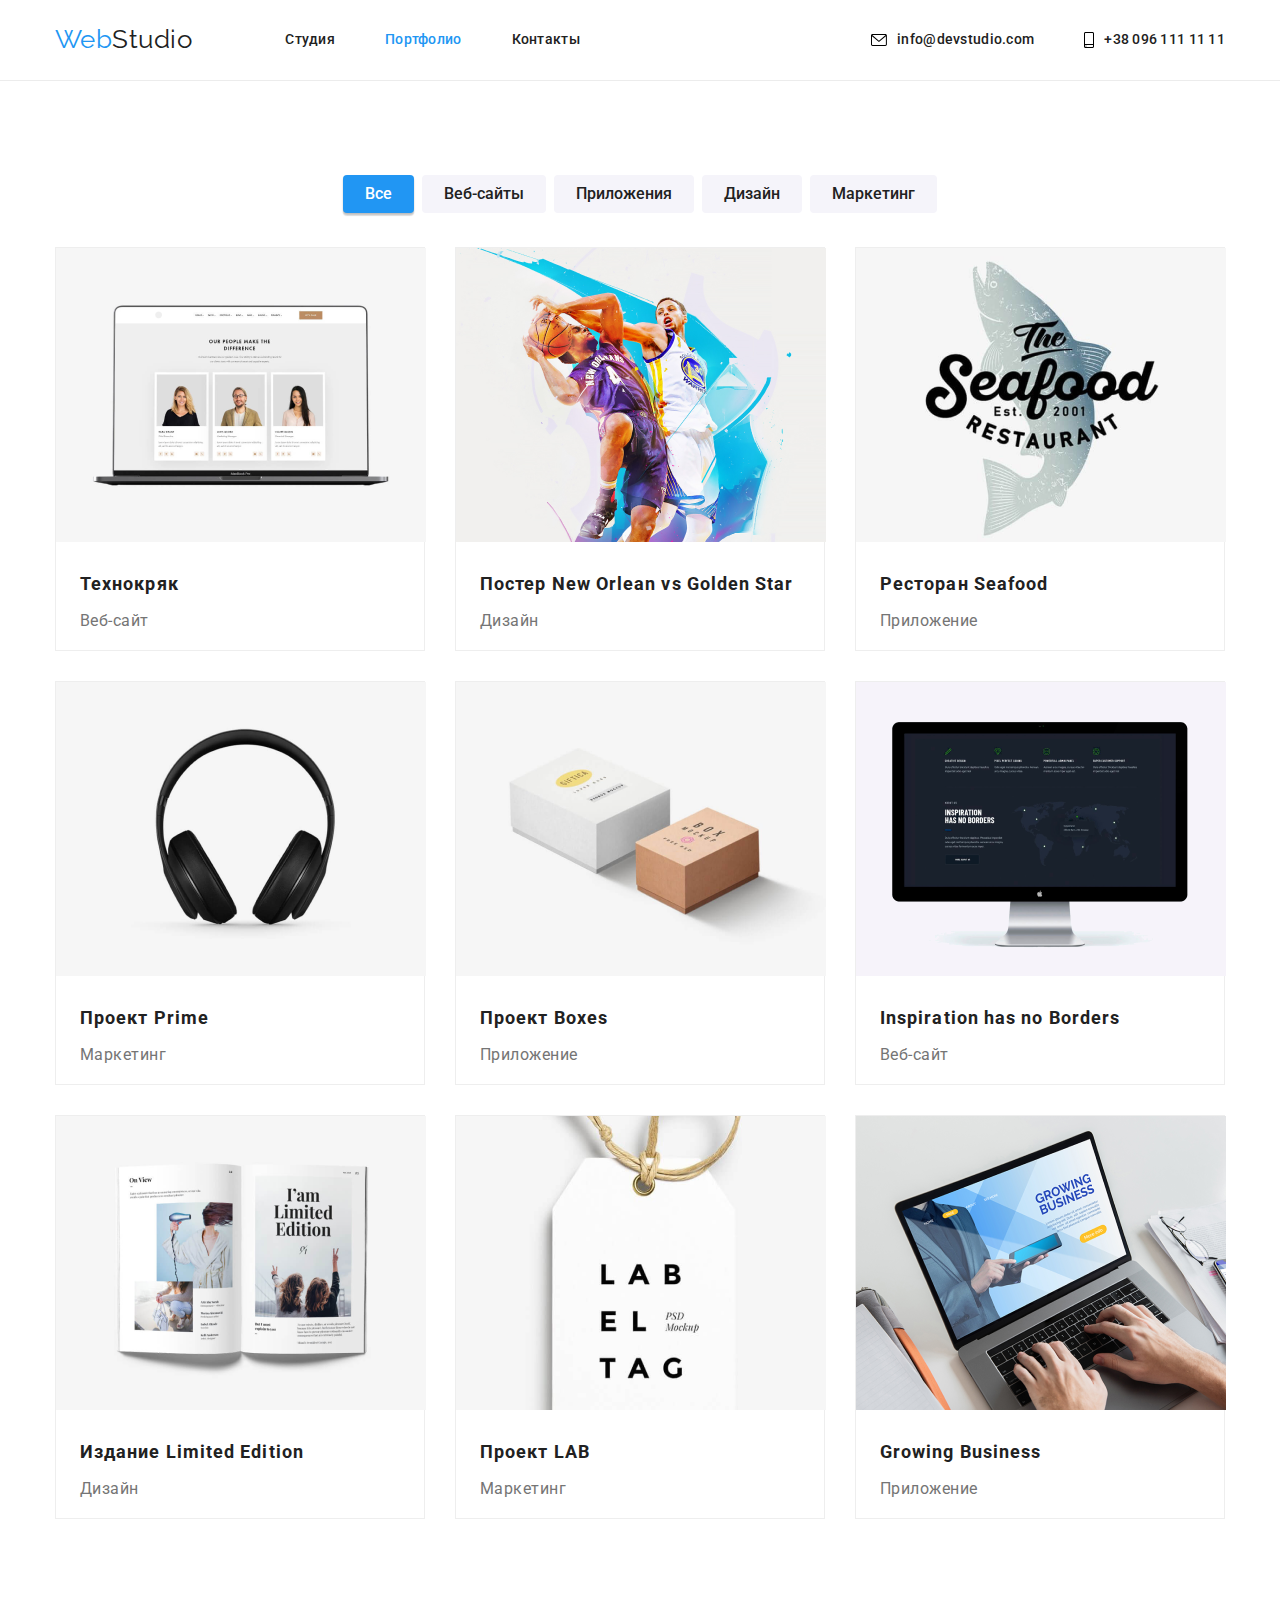
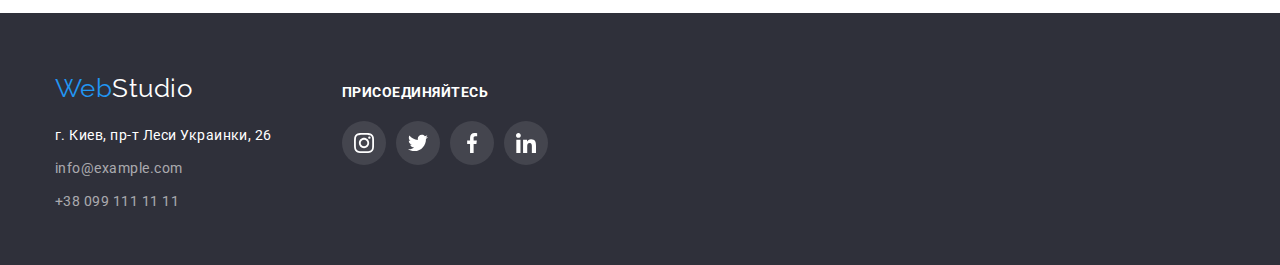
==== portfolio.html @ 759cc1ea "старт" ====
<!DOCTYPE html>
<html lang="en">
<head>
    <meta charset="UTF-8">
    <meta name="viewport" content="width=device-width, initial-scale=1.0">
    <title>Document</title>
    <link 
    href="https://fonts.googleapis.com/css2?family=Raleway:wght@700&family=Roboto:wght@400;500;700&display=swap" 
    rel="stylesheet">
    <link rel="stylesheet" href="https://cdnjs.cloudflare.com/ajax/libs/modern-normalize/1.0.0/modern-normalize.min.css">
    <link rel="stylesheet" href="./css/styles.css">
</head>
<body>
  <header class="page-header">
    <nav class="container nav-flex">
      <a class="header-link" href="./index.html">
        <span class="name-company">Web</span>Studio          
      </a>
      <ul class="site-nav list">
        <li class="item"> <a href="./index.html" class="link">Студия</a> </li>
        <li class="item"> <a href="./portfolio.html" class="current link">Портфолио</a> </li>
        <li class="item"> <a href="" class="link" >Контакты</a> </li>
      </ul>        

      <ul class="site-info list">
        <li class="item "> 
          <svg class="icon" width=16 height=12>
            <use href="./images/icons/symbol-defs.svg#envelope-1"></use> 
          </svg>
          <a class="link " href="mailto:info@devstudio.com" >info@devstudio.com</a> 
        </li>
        <li class="item icon"> 
          <svg class="icon" width=10 height=16>
            <use href="./images/icons/symbol-defs.svg#smartphone"></use> 
          </svg>
          <a href="tel:+380961111111" class="link telephone">+38 096 111 11 11</a> 
        </li>
      </ul>       
    </nav>
  </header>
    
    <!-- портфолио -->
    <main>
        <section class="portfolio container">
            <h1>портфолио</h1>
            <ul class="list button-flex">
                <li class="item">  
                    <button class="button secondary current" >Все</button>
                </li>
                <li class="item"> 
                    <button class="button primary" >Веб-сайты</button> 
                </li>
                <li class="item"> 
                    <button class="button primary" >Приложения</button>
                </li>
                <li class="item"> 
                    <button class="button primary" >Дизайн</button>
                </li>
                <li class="item"> 
                    <button class="button primary" >Маркетинг</button>
                </li>
            </ul>
            <ul class="works list">
                <li class="item">
                    <img src="./images/portfolio/website-tehnokryak.png" width="370" alt="сайт-технокряк">
                    <h2>Технокряк</h2>
                    <p>Веб-сайт</p>    
                </li>
                <li class="item">
                    <img src="./images/portfolio/design-basketball.png" width="370" alt="Постер New Orlean vs Golden Star">
                    <h2>Постер New Orlean vs Golden Star</h2>
                    <p>Дизайн</p>    
                </li>
                <li class="item">
                    <img src="./images/portfolio/app-restaurant.png" width="370" alt="Ресторан Seafood">
                    <h2>Ресторан Seafood</h2>
                    <p>Приложение</p>    
                </li>
                <li class="item">
                    <img src="./images/portfolio/project-prime.png" width="370" alt="Проект Prime">
                    <h2>Проект Prime</h2>
                    <p>Маркетинг</p>    
                </li>
                <li class="item">
                    <img src="./images/portfolio/app-boxes.png" width="370" alt="Проект Boxes">
                    <h2>Проект Boxes</h2>
                    <p>Приложение</p>    
                </li>
                <li class="item">
                    <img src="./images/portfolio/website-inspiration.png" width="370" alt="Inspiration has no Borders">
                    <h2>Inspiration has no Borders</h2>
                    <p>Веб-сайт</p>    
                </li>
                <li class="item">
                    <img src="./images/portfolio/design-magazine.png" width="370" alt="Издание Limited Edition">
                    <h2>Издание Limited Edition</h2>
                    <p>Дизайн</p>    
                </li>
                <li class="item">
                    <img src="./images/portfolio/project-lab.png" width="370" alt="Проект LAB">
                    <h2>Проект LAB</h2>
                    <p>Маркетинг</p>    
                </li>
                <li class="item">
                    <img src="./images/portfolio/app-business.png" width="370" alt="Growing Business">
                    <h2>Growing Business</h2>
                    <p>Приложение</p>    
                </li>
            </ul>            
        </section>    
    </main>

    <footer class="footer">
      <div class="container">
            <div class="contact-info">
              <a class="header-link" href="./index.html">
                <span class="name-company">Web</span>Studio          
              </a>
              <address class="footer-address">
                <span class="item">
                  г. Киев, пр-т Леси Украинки, 26
                </span>
                <a class="item" href="mailto:info@example.com">info@example.com</a>
                <a class="item" href="tel:+380991111111">+38 099 111 11 11</a>
              </address>
            </div>  
            <div class="sn-links">
              <p class="join-us">присоединяйтесь</p>
            <ul class="list sn-icon">
              <li class="item">
                <svg class="logo" width="44" height="44">
                  <use href="./images/icons/symbol-defs.svg#instagram-1" ></use>
                </svg>    
              </li>
              <li class="item">
                <svg class="logo" width="44" height="44">
                  <use href="./images/icons/symbol-defs.svg#twitter-1" ></use>
                </svg>
              </li>
              <li class="item">
                <svg class="logo" width="44" height="44">
                  <use href="./images/icons/symbol-defs.svg#facebook-1" ></use>
                </svg>
              </li>
              <li class="item">
                <svg class="logo" width="44" height="44">
                  <use href="./images/icons/symbol-defs.svg#linkedin-1"></use>
                </svg>
              </li>
            </ul>
            </div>          
      </div>
</footer>
</body>
</html>
---- css/styles.css ----
:root {
    --primary-text-color: #212121;
    --activ-text-color: #2196F3;
    --secondary-text-colr: #757575;
    --secondary-bg-color: #F5F4FA;
    --primary-bg-color:  #fff;
    --third-bg-color: #2F303A;
    --border-color: #AFB1B8;
}

body {
    background-color: #fff;
    color: var(--primary-text-color);
    font-family: Roboto, sans-serif;
    letter-spacing: 0.03em;
}

/* header */

.page-header {
    border-bottom: 1px solid #ECECEC;
}

.header-link {
    color: var(--primary-text-color);
    font-family: Raleway, sans-serif;
    font-size: 26px;
    line-height: 1.2;
    text-decoration: none;
}

.name-company {
    color: var(--activ-text-color);
}

.list {
list-style: none;
padding: 0;
margin: 0;
}

.site-info a {
    color: var(--primary-text-color); 
    font-weight: 500;
    font-size: 14px;
    line-height: 1.14;
    letter-spacing: 0.02em;  
    text-decoration: none; 
}

.site-info{
    display: flex;
    margin-left: auto;
}

.site-info .link{
    padding-top: 32px;
    padding-bottom: 32px;
    display: flex;
    align-items: center;
    justify-content: center;
    margin-left: 10px;
}

.site-info .item {
  display: flex;
  align-items: center;
}

/* .site-info .item:hover {
  fill: var(--activ-text-color);
} */


.site-info .item + .item{
    margin-left: 50px;
}

.nav-flex{
    display: flex;
    align-items: center;
}

.site-nav {
    display: flex;
    margin-left: 93px;
}

.site-nav .link{
    display: block;
    padding-top: 32px;
    padding-bottom: 32px;
}

.site-nav .item:not(:last-child) {
    margin-right: 50px;
}

.site-nav a {
    color: var(--primary-text-color);
    font-weight: 500;
    font-size: 14px;
    line-height: 1.14;
    letter-spacing: 0.02em;
    text-decoration: none;
}

.site-nav a.current {
    color: var(--activ-text-color);
}

.site-info  .item:hover svg,
.site-info  .item:focus svg {
    fill: var(--activ-text-color);
}

.site-info  .item:hover a,
.site-info  .item:focus a {
    color: var(--activ-text-color);
}


.site-nav a:hover, 
.site-nav a:focus {
    color: var(--activ-text-color);
}


.container {
    margin-left: auto;
    margin-right: auto;
    width: 1200px;
    padding: 0px 15px;
}

/* hero */

.hero {
    text-align: center;
    padding-bottom: 200px;
    padding-top: 200px;
    margin-bottom: 94px;
    height: 600px;
    background-color: var(--third-bg-color);
    background-image: linear-gradient( 
        to right,
     rgba(47, 48, 58, 0.4), 
     rgba(47, 48, 58, 0.4)
     ), 
     url(../images/hero-bcg.jpg);
    background-repeat: no-repeat;
    max-width: 1600px;
    margin-right: auto;
    margin-left: auto;
}


.hero-title {
    margin-top: 0;
    margin-bottom: 30px;
    font-weight: 900;
    font-size: 44px;
    line-height: 1.36;
    letter-spacing: 0.06em;
    text-transform: uppercase;
    color: #ffffff

}

.hero button {
    font-weight: 700;
    font-size: 16px;
    line-height: 1.87;
    text-align: center;
    letter-spacing: 0.06em;
    padding: 10px 32px;
}

/* advantages */

.advantages {
    margin-bottom: 94px;
}


.advantages.list {
    display: flex;
}

.advantages.list .item {
    width: calc((100%-90px)/4);
    margin-right: 30px;
}

.advantages.list .item::before {
    content: "";
    display: block;
    height: 120px;
    margin-bottom: 30px;
    background-repeat: no-repeat;
    background-color: var(--secondary-bg-color);
    background-position: center;
}

.advantages.list .antena::before {
    background-image: url(../images/icons/antenna-1.png);
}

.advantages.list .clock::before {
    background-image: url(../images/icons/clock-1.png);
}

.advantages.list .diagram::before {
    background-image: url(../images/icons/diagram-1.png);
}

.advantages.list .astronaut::before {
    background-image: url(../images/icons/astronaut-1.png);
}

.advantages.list .item:nth-child(4n) {
    margin-right: 0;
}

.advantages .section-title {
    display: none;
}

.advantages p {
    color: var(--secondary-text-colr);

font-weight: 400;
font-size: 14px;
line-height: 1.71;
margin-top: 0;
margin-bottom: 0;
}

.advantages h3 {
    font-weight: 700;
    font-size: 14px;
    line-height: 1.14;
    text-transform: uppercase;
    margin-top: 0;
    margin-bottom: 10px;
}

.section-title {
    margin-top: 0;
    margin-bottom: 50px;
    font-weight: 700;
    font-size: 36px;
    line-height: 1.16;
    text-align: center;
}


/* examples */

.examples {
    margin-bottom: 94px;
}

.examples.list {
    display: flex;
    height: 294px;
}


.examples.list li:not(:last-child) {
    margin-right: 30px;
}

.thumb {
  position: relative;
}

.thumb h3 {
  position: absolute;
  display: block;
  bottom: 0;
  left: 0;
  width: 100%;
  height: 70px;

  margin: 0;
  padding-top: 27px;
  font-weight: 700;
  font-size: 14px;
  line-height: 1.14;
  text-align: center;
  text-transform: uppercase;
  align-items: center;
color: #FFFFFF;
  /* padding-left: 82px;
  padding-top: 27px;
  padding-bottom: 27px; */

  background: rgba(47, 48, 58, 0.8);
}


/* team */

.team {
    background-color: var(--secondary-bg-color);

}

.team > div {
    padding-bottom: 94px;
    padding-top: 94px;
}

.team p {
    color: var(--secondary-text-colr);
    font-weight: 400;
    font-size: 16px;
    line-height: 1.18;
    text-align: center;
    margin: 0;
}

.team h3 {
    font-weight: 500;
    font-size: 16px;
    line-height: 1.18;
    text-align: center;
    margin-top: 0;
    margin-bottom: 10px;
}

                                                          
.team figure {
    margin: 0;
    background-color: #fff;
    padding-bottom: 30px;
    box-shadow: 
    0px 1px 3px rgba(0, 0, 0, 0.12), 
    0px 1px 1px rgba(0, 0, 0, 0.14), 
    0px 2px 1px rgba(0, 0, 0, 0.2);
    border-radius: 0px 0px 4px 4px;
    height: 428px;
}

.team .foto {
    margin-bottom: 30px;
}

.team.list {
    display: flex;
}

.team.list > li {
    width: calc((100%-90)/4);
}

.team.list > li:not(:last-child) {
    margin-right: 30px;
}

.sn-icon {
  display: flex;
  margin-left: auto;
  margin-right: auto;
  width: 206px;
  height: 44px;
  margin-top: 16px;
}

.sn-icon .item:hover, 
.sn-icon .item:focus {
  border-radius: 50%;
  background-color: var(--activ-text-color);

}

.sn-icon .item:not(:last-child) {
  margin-right: 10px;
}

.sn-icon .logo {
  padding: 12px;
  fill: #AFB1B8;
}

.sn-icon .logo:hover,
.sn-icon .logo:focus {
  fill: #ffffff;
}


/* clients */

.clients {
  margin-bottom: 94px;
  margin-top: 89px;
}

.clients .list {
    display: flex;
}

.clients .item {
  border: 1px solid var(--border-color);
  border-radius: 4px;
  fill: var(--border-color);
  width: 170px;
  height: 90px;
}

.clients .item:hover,
.clients .item:focus {
  border-color: var(--activ-text-color);
  fill: var(--activ-text-color);
}

.clients .item .logo-1 {
  padding-top: 20px;
  padding-bottom: 21.77px;
}

.clients .item .logo-2 {
  padding-top: 19px;
  padding-bottom: 19px;
}

.clients .item .logo-3 {
  padding-top: 24px;
  padding-bottom: 23.4px;
}

.clients .item .logo-4 {
  padding-top: 24px;
  padding-bottom: 23.98px;
}

.clients .item .logo-5 {
  padding-top: 22px;
  padding-bottom: 21px;
}

.clients .item .logo-6 {
  padding-top: 22px;
  padding-bottom: 22.56px;
}



.clients .item:not(:last-child) {
    margin-right: 30px;
}

/* footer */

.footer {
    background-color: var(--third-bg-color);
    height: 252px;
    padding-top: 60px;
    padding-bottom: 60px;
}

.footer .header-link {
    color: #ffffff;
}

.footer-address > span {
    color: #ffffff;
}

.footer     .container {

    display: flex;
}

.footer .container .contact-info {
  margin-right: 70px;
}

.join-us {
  font-weight: bold;
  font-size: 14px;
  line-height: 1.14;
  text-transform: uppercase;
  color: #fff;
  margin-bottom: 20px;
  margin-top: 0;
}

.footer .sn-icon .item {
  background: rgba(255, 255, 255, 0.1);
  border-radius: 50%;
}

.sn-links {
  margin-top: 12px;
}

.footer .sn-icon .logo {
  fill: #fff;
}

.footer .sn-icon .item:hover, 
.footer .sn-icon .item:focus {
  background-color: var(--activ-text-color);
}

.footer-address .item + .item {
    margin-top: 9px;
}

.footer-address {
    display: flex;
    flex-direction: column;
    margin-top: 20px;
    
    font-style: normal;
    font-weight: 400;
    font-size: 14px;
    line-height: 1.71;    
}

.footer-address a {
    color: rgba(255, 255, 255, 0.6);
    text-decoration: none;
}


/* button */

.button {
    background-color: var(--secondary-bg-color);
    color: var(--primary-text-color);
    font-family: Roboto, sans-serif;
    text-decoration: none;
    padding: 6px 22px;
    border-radius: 4px;
    border: none;
    font-weight: 500;
    font-size: 16px;
    line-height: 1.62;
}

.button.primary:hover, 
.button.primary:focus {
    background-color: var(--activ-text-color);
    color: var(--primary-bg-color);
    box-shadow: 
    0px 3px 1px rgba(0, 0, 0, 0.1), 
    0px 1px 2px rgba(0, 0, 0, 0.08), 
    0px 2px 2px rgba(0, 0, 0, 0.12);
}

.button.primary {
    background-color: var(--secondary-bg-color);
    color: var(--primary-text-color);
}

.button.secondary {
    background-color: var(--activ-text-color);
    color: var(--primary-bg-color);
}

.button.secondary.current {
    background-color: var(--activ-text-color);
    color: var(--primary-bg-color);
    box-shadow: 
    0px 3px 1px rgba(0, 0, 0, 0.1), 
    0px 1px 2px rgba(0, 0, 0, 0.08), 
    0px 2px 2px rgba(0, 0, 0, 0.12);

}

/* потфолио */

.button-flex{
    display: flex;
    justify-content: center;
    margin-bottom: 34px;
}

.button-flex .item.item:not(:last-child){
    margin-right: 8px;
}

.works.list h2 {
    font-weight: 700;
    font-size: 18px;
    line-height: 2;
    letter-spacing: 0.06em;
    text-align: left;
} 

.works.list p {
font-weight: 400;
font-size: 16px;
line-height: 1.87;
color: var(--secondary-text-colr);
}

.works.list{
    display:flex;
    flex-wrap: wrap;
}

.works.list .item{
    margin-right: 30px;
    margin-bottom: 30px;
    width: 370px;
    height: 404px;
    border: 1px solid #eeeeee;
}

.works.list .item p {
    margin: 0;
    padding-left: 24px;
    padding-right: 24px;
    margin-bottom: 20px ;
}

.works.list .item h2 {
    margin-top: 20px;
    margin-bottom: 4px;
    padding-left: 24px;
    padding-right: 24px;
}

.works.list .item:hover,
.works.list .item:focus {
  box-shadow: 
    0px 1px 1px rgba(0, 0, 0, 0.12),
    0px 4px 4px rgba(0, 0, 0, 0.06), 
    1px 4px 6px rgba(0, 0, 0, 0.16);
}

.works.list .item:nth-child(3n){
    margin-right: 0;
}

.works.list .item:nth-last-child(-n+3){
    margin-bottom: 0;
}

.portfolio.container {
    margin-bottom: 94px;
    margin-top: 94px;
}

.portfolio.container h1 {
    display: none;
}



/* цвет страницы #FFFFFF */
/* основной цвет текста 212121 */
/* вторичный цвет текста 757575 */
/* цвет эффектов 2196F3 */
/* доп. цвет фона F5F4FA */
/* цвет подвала 2F303A */
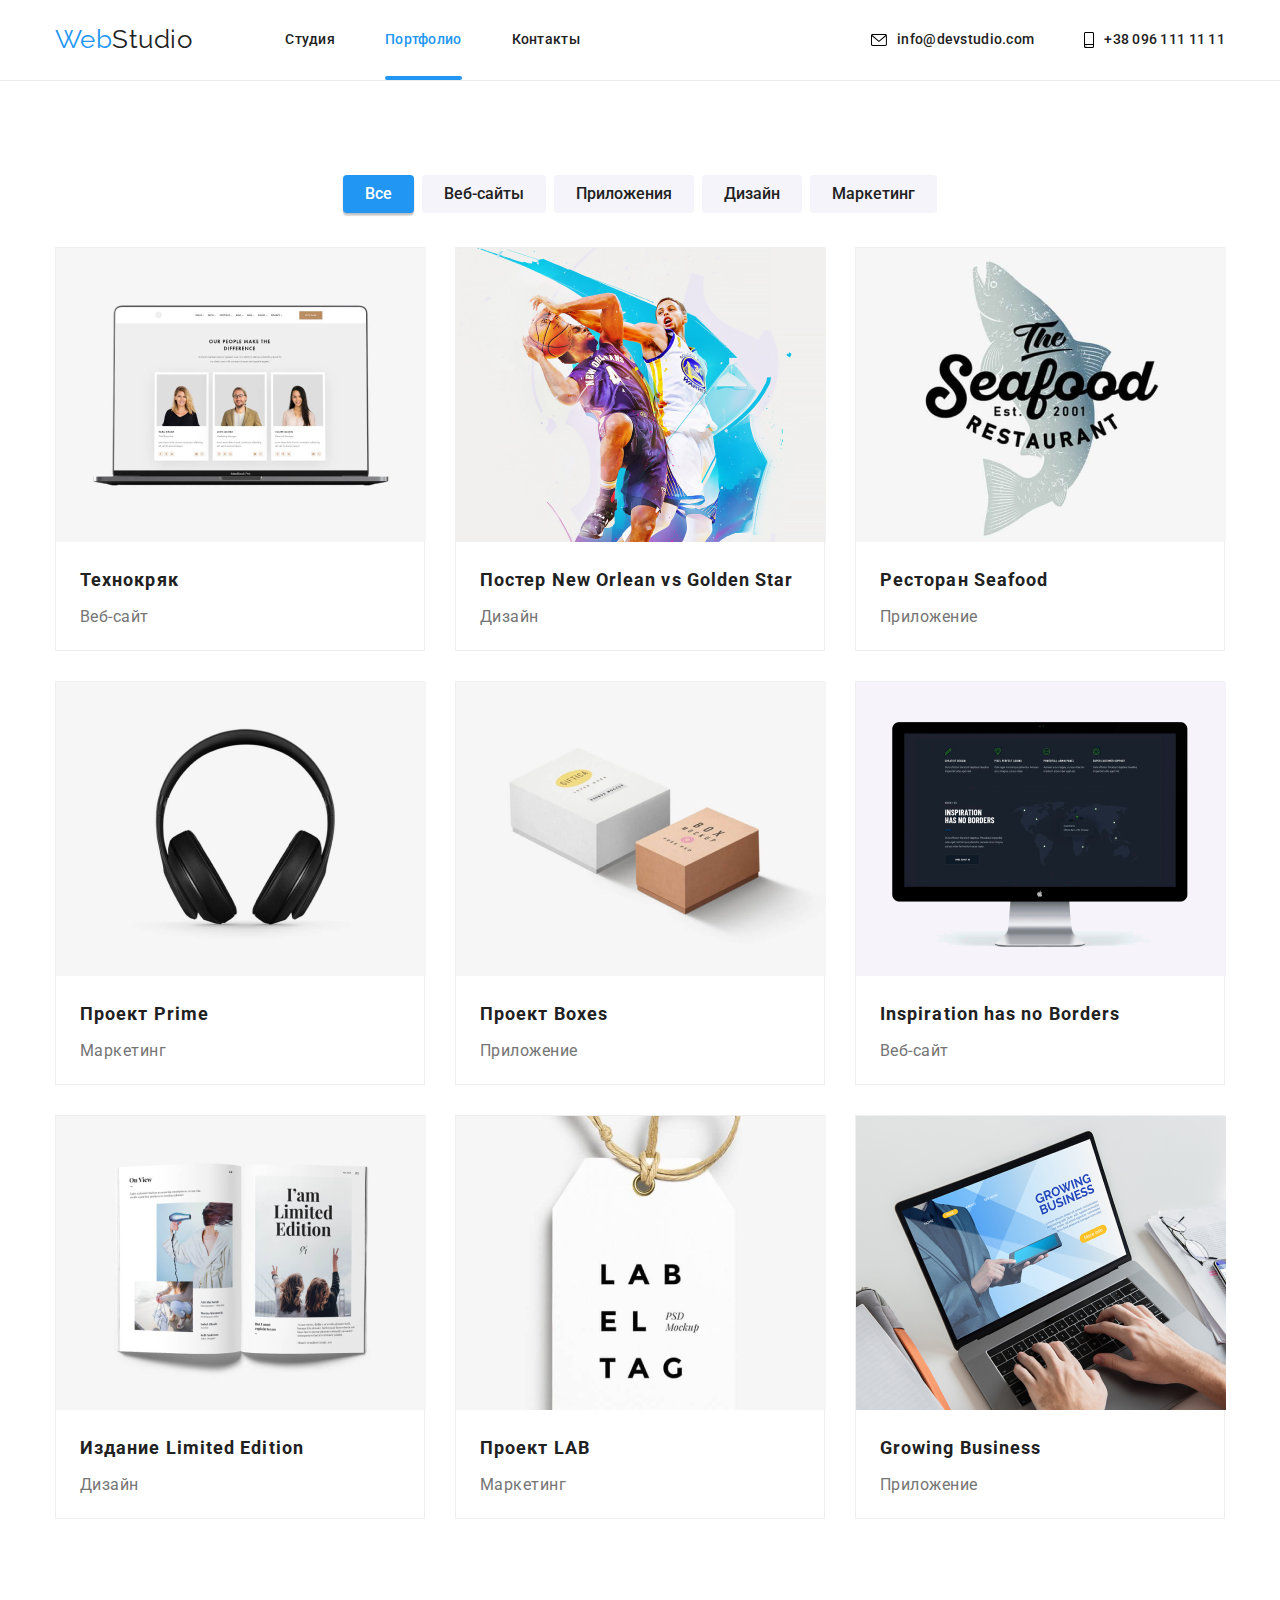
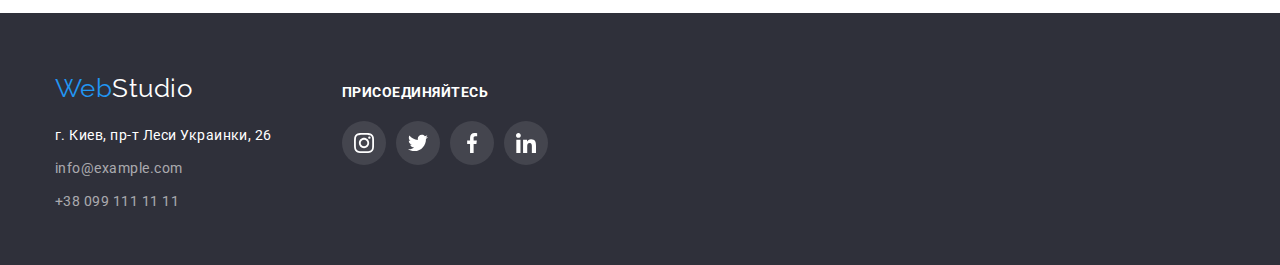
==== commit aa0b6cbe: "add position" ====
--- a/portfolio.html
+++ b/portfolio.html
@@ -18,7 +18,7 @@
       </a>
       <ul class="site-nav list">
         <li class="item"> <a href="./index.html" class="link">Студия</a> </li>
-        <li class="item"> <a href="./portfolio.html" class="current link">Портфолио</a> </li>
+        <li class="item current-line"> <a href="./portfolio.html" class="current link">Портфолио</a> </li>
         <li class="item"> <a href="" class="link" >Контакты</a> </li>
       </ul>        
 
@@ -62,47 +62,74 @@
             </ul>
             <ul class="works list">
                 <li class="item">
+                  <div class="thumb">
                     <img src="./images/portfolio/website-tehnokryak.png" width="370" alt="сайт-технокряк">
+                    <p class="thumb-text">Технокряк это современная площадка распространения коронавируса. Компании используют эту платформу для цифрового шпионажа и атак на защищённые сервера конкурентов.</p>
+                  </div>
                     <h2>Технокряк</h2>
                     <p>Веб-сайт</p>    
                 </li>
                 <li class="item">
+                  <div class="thumb">
                     <img src="./images/portfolio/design-basketball.png" width="370" alt="Постер New Orlean vs Golden Star">
+                    <p class="thumb-text">Технокряк это современная площадка распространения коронавируса. Компании используют эту платформу для цифрового шпионажа и атак на защищённые сервера конкурентов.</p>
+                  </div>
                     <h2>Постер New Orlean vs Golden Star</h2>
                     <p>Дизайн</p>    
                 </li>
                 <li class="item">
+                  <div class="thumb">
                     <img src="./images/portfolio/app-restaurant.png" width="370" alt="Ресторан Seafood">
+                    <p class="thumb-text">Технокряк это современная площадка распространения коронавируса. Компании используют эту платформу для цифрового шпионажа и атак на защищённые сервера конкурентов.</p>
+                  </div>
                     <h2>Ресторан Seafood</h2>
                     <p>Приложение</p>    
                 </li>
                 <li class="item">
+                  <div class="thumb">
                     <img src="./images/portfolio/project-prime.png" width="370" alt="Проект Prime">
+                    <p class="thumb-text">Технокряк это современная площадка распространения коронавируса. Компании используют эту платформу для цифрового шпионажа и атак на защищённые сервера конкурентов.</p>
+                  </div>
                     <h2>Проект Prime</h2>
                     <p>Маркетинг</p>    
                 </li>
                 <li class="item">
+                  <div class="thumb">
                     <img src="./images/portfolio/app-boxes.png" width="370" alt="Проект Boxes">
+                    <p class="thumb-text">Технокряк это современная площадка распространения коронавируса. Компании используют эту платформу для цифрового шпионажа и атак на защищённые сервера конкурентов.</p>
+                  </div>
                     <h2>Проект Boxes</h2>
                     <p>Приложение</p>    
                 </li>
                 <li class="item">
+                  <div class="thumb">
                     <img src="./images/portfolio/website-inspiration.png" width="370" alt="Inspiration has no Borders">
+                    <p class="thumb-text">Технокряк это современная площадка распространения коронавируса. Компании используют эту платформу для цифрового шпионажа и атак на защищённые сервера конкурентов.</p>
+                  </div>
                     <h2>Inspiration has no Borders</h2>
                     <p>Веб-сайт</p>    
                 </li>
                 <li class="item">
+                  <div class="thumb">
                     <img src="./images/portfolio/design-magazine.png" width="370" alt="Издание Limited Edition">
+                    <p class="thumb-text">Технокряк это современная площадка распространения коронавируса. Компании используют эту платформу для цифрового шпионажа и атак на защищённые сервера конкурентов.</p>
+                  </div>
                     <h2>Издание Limited Edition</h2>
                     <p>Дизайн</p>    
                 </li>
                 <li class="item">
+                  <div class="thumb">
                     <img src="./images/portfolio/project-lab.png" width="370" alt="Проект LAB">
+                    <p class="thumb-text">Технокряк это современная площадка распространения коронавируса. Компании используют эту платформу для цифрового шпионажа и атак на защищённые сервера конкурентов.</p>
+                  </div>
                     <h2>Проект LAB</h2>
                     <p>Маркетинг</p>    
                 </li>
                 <li class="item">
+                  <div class="thumb">
                     <img src="./images/portfolio/app-business.png" width="370" alt="Growing Business">
+                    <p class="thumb-text">Технокряк это современная площадка распространения коронавируса. Компании используют эту платформу для цифрового шпионажа и атак на защищённые сервера конкурентов.</p>
+                  </div>
                     <h2>Growing Business</h2>
                     <p>Приложение</p>    
                 </li>
--- a/css/styles.css
+++ b/css/styles.css
@@ -123,6 +123,41 @@
 .site-nav a:hover, 
 .site-nav a:focus {
     color: var(--activ-text-color);
+}
+
+.site-nav .item {
+  position: relative;
+}
+
+.site-nav .item::after {
+  content: "";
+  position: absolute;
+  bottom: 0;
+
+  width: 100%;
+  height: 4px;
+  border-radius: 2px;
+  background-color: var(--activ-text-color);
+
+  opacity: 0;
+}
+
+.site-nav .item.current-line::after {
+  content: "";
+  position: absolute;
+  bottom: 0;
+
+  width: 100%;
+  height: 4px;
+  border-radius: 2px;
+  background-color: var(--activ-text-color);
+
+  opacity: 1;
+}
+
+
+.site-nav .item:hover::after {
+  opacity: 1;
 }
 
 
@@ -273,11 +308,11 @@
 
 .thumb {
   position: relative;
+  height: 294px;
 }
 
 .thumb h3 {
   position: absolute;
-  display: block;
   bottom: 0;
   left: 0;
   width: 100%;
@@ -290,8 +325,7 @@
   line-height: 1.14;
   text-align: center;
   text-transform: uppercase;
-  align-items: center;
-color: #FFFFFF;
+  color: #FFFFFF;
   /* padding-left: 82px;
   padding-top: 27px;
   padding-bottom: 27px; */
@@ -650,6 +684,44 @@
     display: none;
 }
 
+.works.list .thumb::before {
+  content: "";
+  position: absolute;
+  display: inline-block;
+
+  width: 100%;
+  height: 100%;
+  background: rgba(33, 150, 243, 0.9);
+
+  opacity: 0;
+}
+
+.works.list .thumb:hover::before {
+  opacity: 1;
+}
+
+.works.list .item .thumb-text {
+  position: absolute;
+  top: 50%;
+  left: 50%;
+  transform: translate(-50%, -50%);
+  display: inline-block;
+  padding: 0;
+  margin: 0;
+
+  width: 322px;
+  height: 168px;
+
+  font-size: 18px;
+  line-height: 1.56;
+  color: #FFFFFF;
+
+  opacity: 0;
+}
+
+.works.list .thumb:hover .thumb-text {
+  opacity: 1;
+}
 
 
 /* цвет страницы #FFFFFF */
